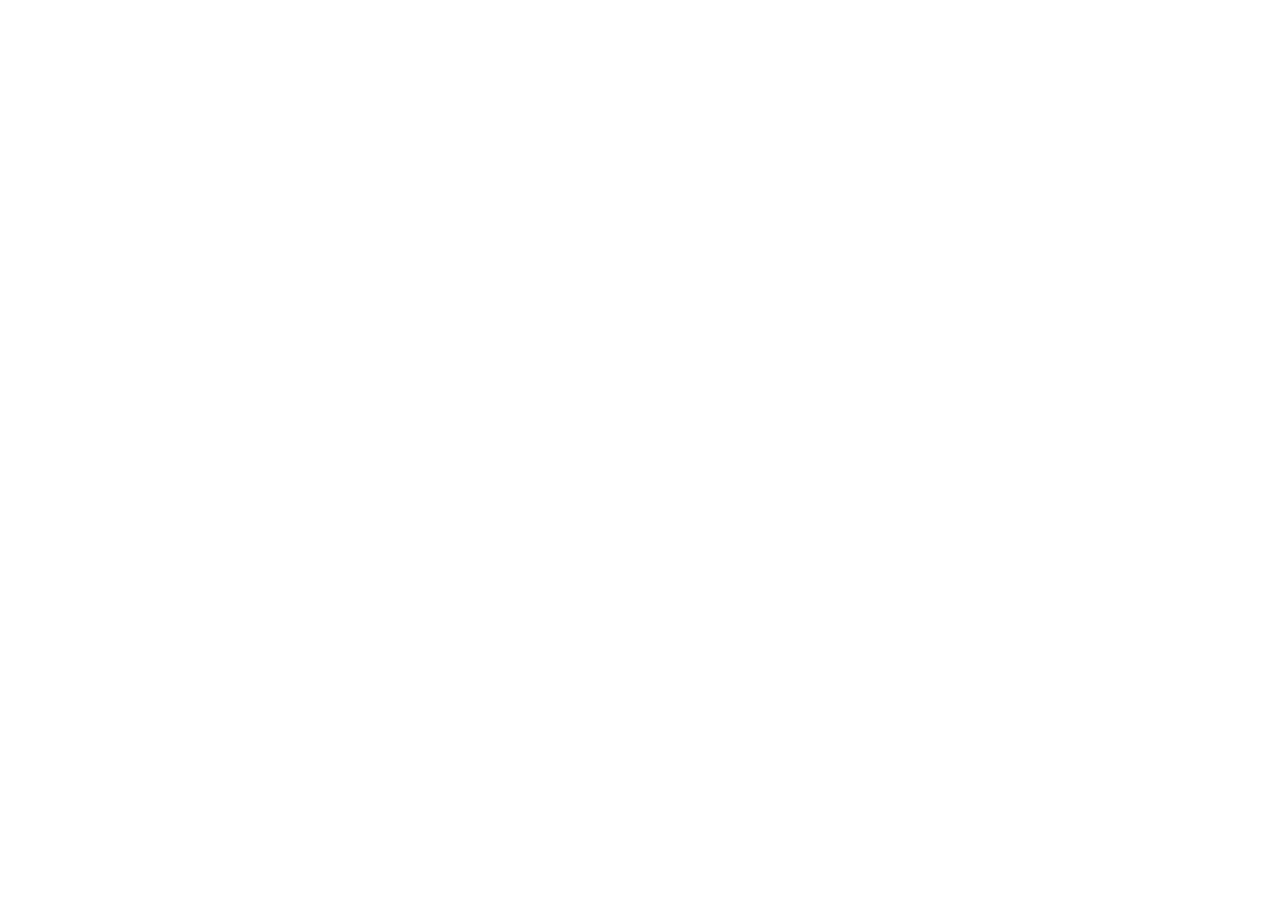
==== index.html @ 90acb35f "feat: initialize project structure and base styling Set up the React application with Vite, Tailwind" ====
<!doctype html>
<html lang="es">
  <head>
    <meta charset="UTF-8" />
    <meta name="viewport" content="width=device-width, initial-scale=1.0" />
    <title>OVA Universidad Simón Bolívar</title>
    <meta name="description" content="Objeto Virtual de Aprendizaje interactivo de la Universidad Simón Bolívar en Innovación, Ciberseguridad, Gestión de Riesgos, Cultura Organizacional y Gestión del Cambio." />
    <meta property="og:title" content="OVA Universidad Simón Bolívar" />
    <meta property="og:description" content="Objeto Virtual de Aprendizaje interactivo de la Universidad Simón Bolívar en Innovación, Ciberseguridad, Gestión de Riesgos, Cultura Organizacional y Gestión del Cambio." />
    <meta property="og:type" content="website" />
    <meta name="twitter:card" content="summary_large_image" />
    <link rel="preconnect" href="https://fonts.googleapis.com">
    <link rel="preconnect" href="https://fonts.gstatic.com" crossorigin>
    <link href="https://fonts.googleapis.com/css2?family=Lora:ital,wght@0,400..700;1,400..700&family=Plus+Jakarta+Sans:wght@300;400;500;600;700;800&display=swap" rel="stylesheet">
  </head>
  <body class="bg-[#FAFAF8] text-[#132219] antialiased selection:bg-[#006837] selection:text-white">
    <div id="root"></div>
    <script type="module" src="/src/main.tsx"></script>
  </body>
</html>
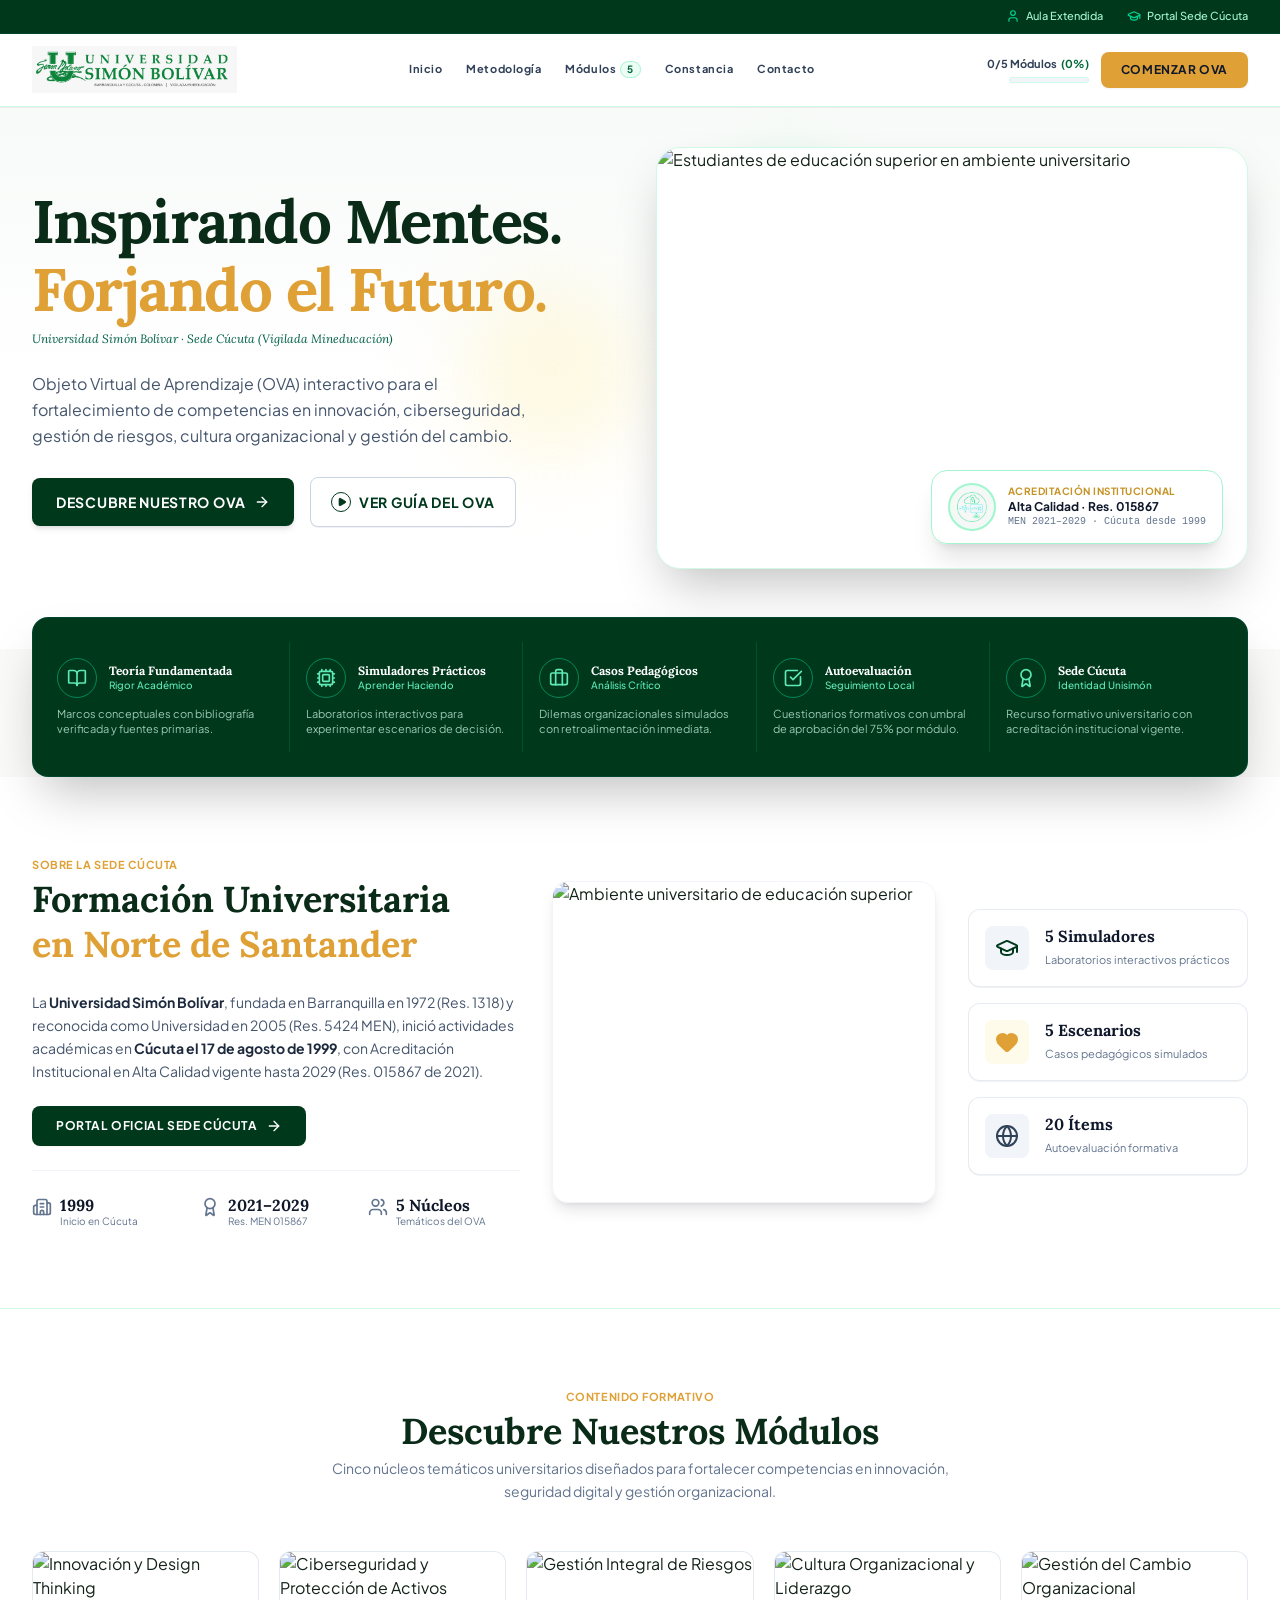
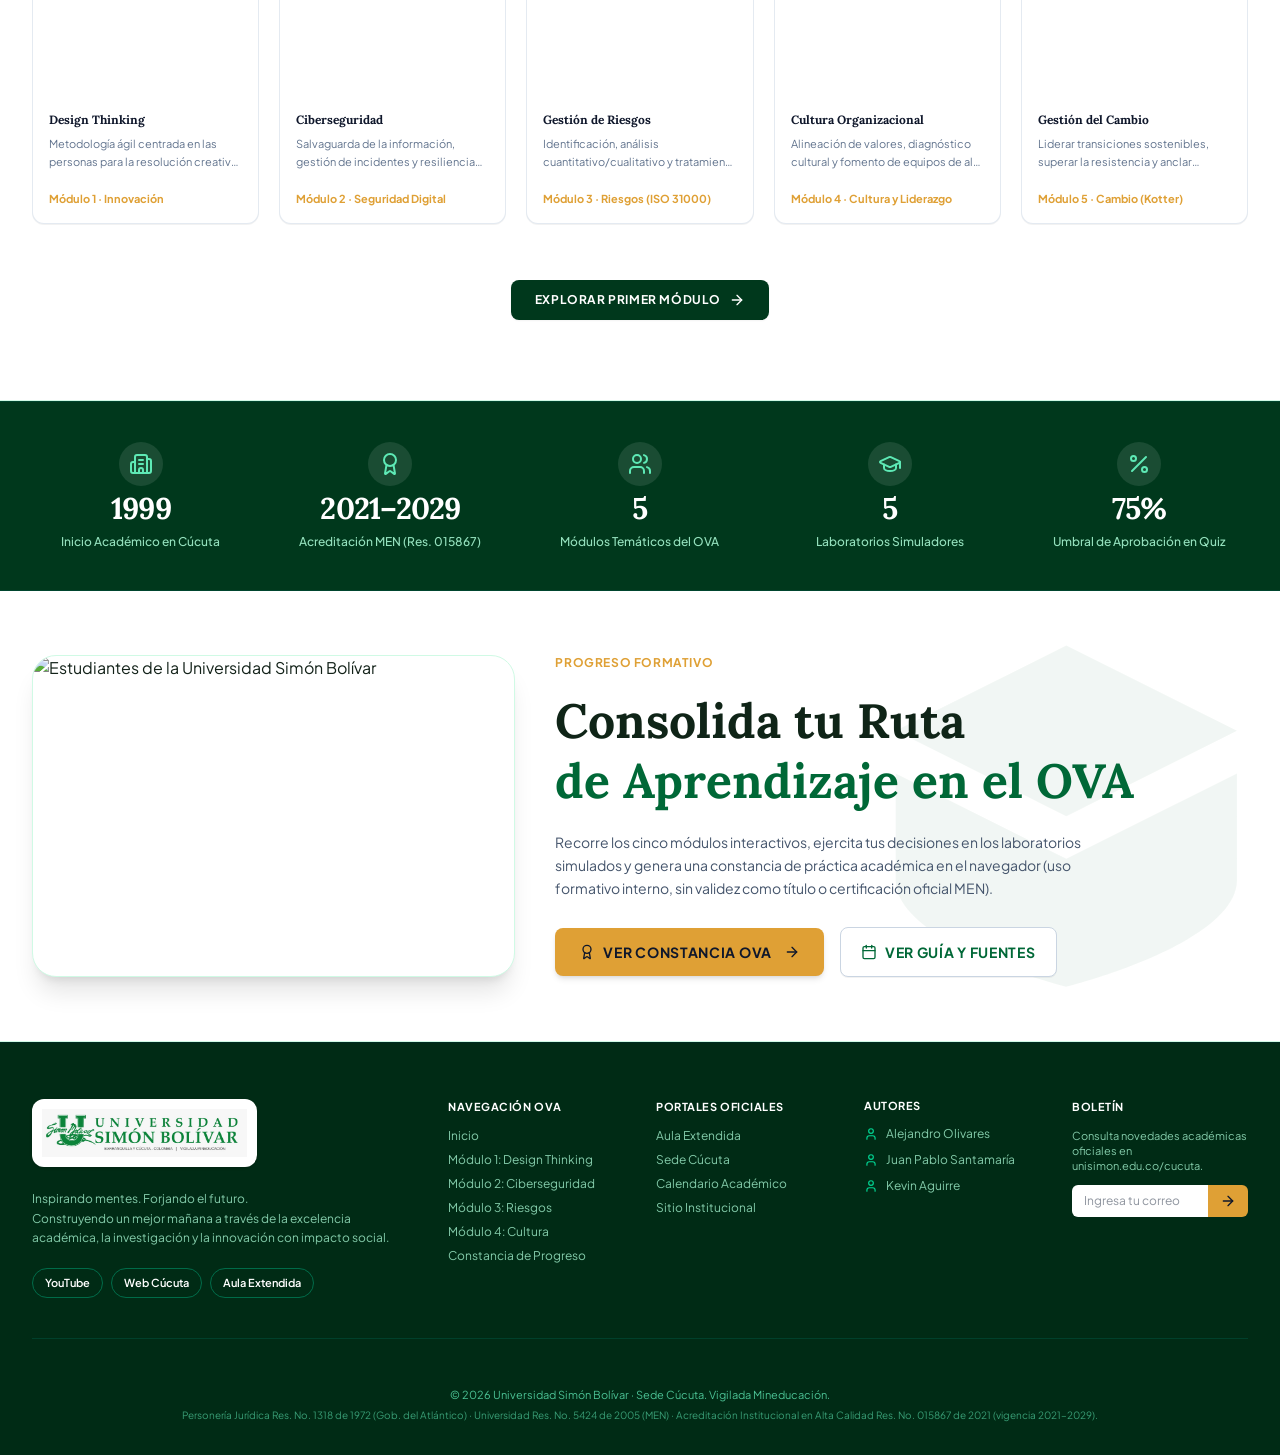
==== commit 6afe25a7: "feat: improve deployment and asset loading - Implement automated redirection to /docs for direct fil" ====
--- a/index.html
+++ b/index.html
@@ -3,10 +3,10 @@
   <head>
     <meta charset="UTF-8" />
     <meta name="viewport" content="width=device-width, initial-scale=1.0" />
-    <title>OVA Universidad Simón Bolívar</title>
-    <meta name="description" content="Objeto Virtual de Aprendizaje interactivo de la Universidad Simón Bolívar en Innovación, Ciberseguridad, Gestión de Riesgos, Cultura Organizacional y Gestión del Cambio." />
-    <meta property="og:title" content="OVA Universidad Simón Bolívar" />
-    <meta property="og:description" content="Objeto Virtual de Aprendizaje interactivo de la Universidad Simón Bolívar en Innovación, Ciberseguridad, Gestión de Riesgos, Cultura Organizacional y Gestión del Cambio." />
+    <title>OVA Universidad Simón Bolívar · Sede Cúcuta</title>
+    <meta name="description" content="Objeto Virtual de Aprendizaje de la Universidad Simón Bolívar, sede Cúcuta, en Innovación y Design Thinking, Ciberseguridad, Gestión de Riesgos, Cultura Organizacional y Gestión del Cambio." />
+    <meta property="og:title" content="OVA Universidad Simón Bolívar · Sede Cúcuta" />
+    <meta property="og:description" content="Objeto Virtual de Aprendizaje de la Universidad Simón Bolívar, sede Cúcuta, en Innovación y Design Thinking, Ciberseguridad, Gestión de Riesgos, Cultura Organizacional y Gestión del Cambio." />
     <meta property="og:type" content="website" />
     <meta name="twitter:card" content="summary_large_image" />
     <link rel="preconnect" href="https://fonts.googleapis.com">
@@ -15,7 +15,32 @@
   </head>
   <body class="bg-[#FAFAF8] text-[#132219] antialiased selection:bg-[#006837] selection:text-white">
     <div id="root"></div>
+    <script>
+      (function () {
+        var mounted = false;
+        window.__OVA_MOUNTED__ = function () { mounted = true; };
+        if (window.location.protocol === 'file:') {
+          window.location.replace('./docs/index.html');
+          return;
+        }
+        window.addEventListener('error', function (ev) {
+          var t = ev && ev.target;
+          if (!mounted && t && t.tagName === 'SCRIPT' && t.getAttribute('src') === '/src/main.tsx') {
+            window.location.replace('./docs/index.html');
+          }
+        }, true);
+        window.addEventListener('DOMContentLoaded', function () {
+          var rawEntry = document.querySelector('script[src="/src/main.tsx"]');
+          if (!rawEntry) return;
+          setTimeout(function () {
+            var root = document.getElementById('root');
+            if (!mounted && (!root || !root.hasChildNodes())) {
+              window.location.replace('./docs/index.html');
+            }
+          }, 1200);
+        });
+      })();
+    </script>
     <script type="module" src="/src/main.tsx"></script>
   </body>
 </html>
-
